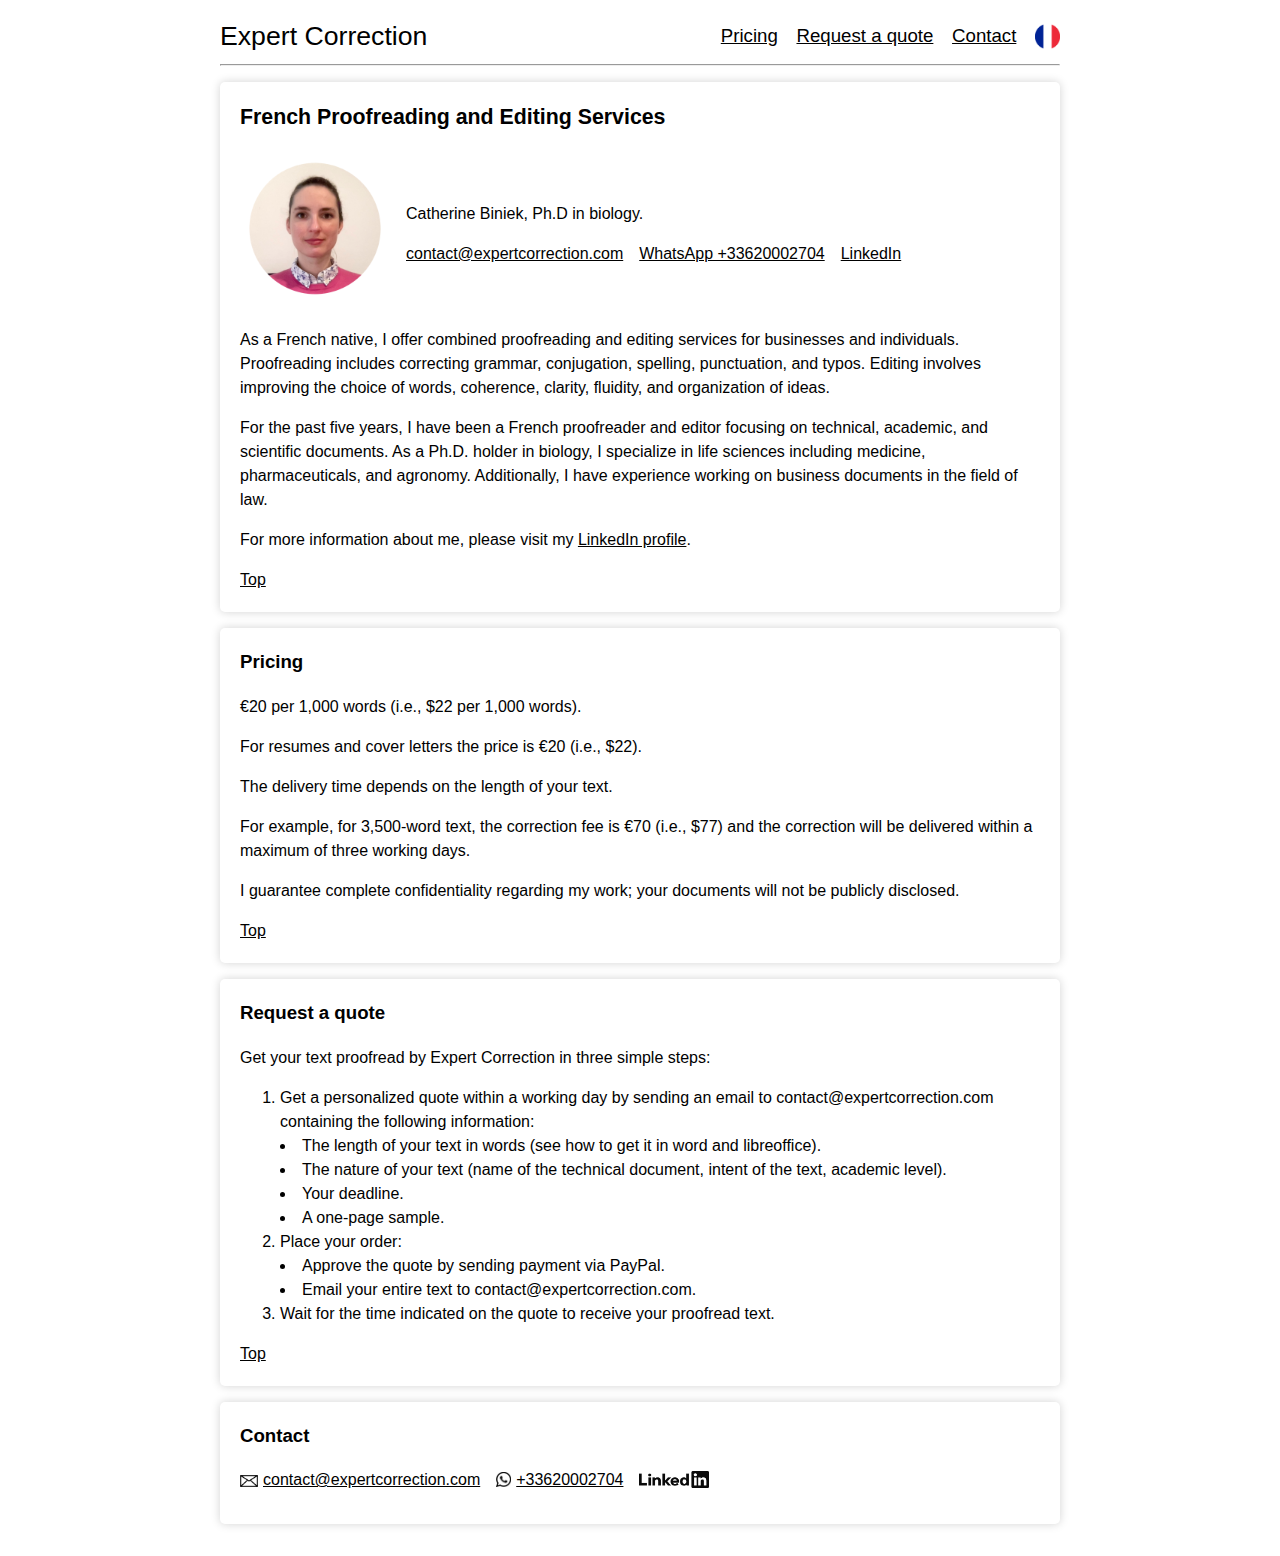
==== index_eng.html @ 3894e895 "add logos in bottom contacts" ====
<!DOCTYPE html>
<html lang="en">

<head>
    <meta charset="UTF-8">
    <meta name="viewport" content="width=device-width, initial-scale=1.0">

    <meta name="description" content="French proofreading and editing services.">
    <meta name="keywords" content="french proofreading, french editing, french, correction, french proofreader, french editor, academic editor">

    <title>Expert correction: French proofreading and editing services</title>
    <link rel="stylesheet" href="style.css">
</head>

<body>
    <header>
        <a id="title" href="#expertCorrection">Expert Correction</a>
        <nav>
            <ul id="menu">
                <li><a href="#pricing">Pricing</a></li>
                <li><a href="#request">Request a quote</a></li>
                <li><a href="#contact">Contact</a></li>
                <li><a id="flag" href="index.html"><img src="flag_france.png" alt="France flag" width="25px"></a></li>
            </ul>
        </nav>
    </header>

    <hr>

    <main>
        <div class="card">
            <h1>French Proofreading and Editing Services</h1>
            <div class="myPresentation">
                <div class="portrait"><img src="portrait.png" alt="My portrait" width="150px" height="150px"></div>
                <div class="portraitText">
                    <p>Catherine Biniek, Ph.D in biology.</p>
                    <ul class="contactListTop">
                        <li><a href="#email">contact@expertcorrection.com</a></li>
                        <li><a href="#whatsapp">WhatsApp +33620002704</a></li>
                        <li><a href="https://linkedin.com/in/catherine-biniek-8a598159">LinkedIn</a></li>
                    </ul>
                </div>
            </div>
            <p>As a French native, I offer combined proofreading and editing services for businesses and individuals.
                Proofreading includes correcting grammar, conjugation, spelling, punctuation, and typos. Editing
                involves
                improving the choice of words, coherence, clarity, fluidity, and organization of ideas.</p>
            <p>For the past five years, I have been a French proofreader and editor focusing on technical, academic, and
                scientific documents. As a Ph.D. holder in biology, I specialize in life sciences including medicine,
                pharmaceuticals, and agronomy. Additionally, I have experience working on business documents in the
                field of
                law.</p>
            <p>For more information about me, please visit my <a
                    href="https://linkedin.com/in/catherine-biniek-8a598159">LinkedIn
                    profile</a>.</p>

            <a href="#top">Top</a>
        </div>

        <div id="pricing" class="card">
            <h2>Pricing</h2>
            <p>€20 per 1,000 words (i.e., $22 per 1,000 words).</p>
            <p>For resumes and cover letters the price is €20 (i.e., $22).</p>
            <p>The delivery time depends on the length of your text.</p>
            <p>For example, for 3,500-word text, the correction fee is €70 (i.e., $77) and the
                correction will be delivered within a maximum of three working days.</p>
            <p>I guarantee complete confidentiality regarding my work; your documents will not be publicly disclosed.
            </p>
            <a href="#top">Top</a>
        </div>

        <div id="request" class="card">

            <h2>Request a quote</h2>

            <p>Get your text proofread by Expert Correction in three simple steps:</p>

            <ol>
                <li>Get a personalized quote within a working day by sending an email to contact@expertcorrection.com containing the following
                    information:</li>
                <ul>
                    <li>The length of your text in words (see how to get it in word and libreoffice).</li>
                    <li>The nature of your text (name of the technical document, intent of the text, academic level).
                    </li>
                    <li>Your deadline.</li>
                    <li>A one-page sample.</li>
                </ul>
                <li>Place your order:</li>
                <ul>
                    <li>Approve the quote by sending payment via PayPal.</li>
                    <li>Email your entire text to contact@expertcorrection.com.</li>
                </ul>
                <li>Wait for the time indicated on the quote to receive your proofread text.</li>
            </ol>
            <a href="#top">Top</a>
        </div>

        <div id="contact" class="card">
            <h2>Contact</h2>
            <ul class="contactListBottom">
                <li><img id="email" src="logo_email.jpeg" alt="email logo" width="18px"><a href="#email">contact@expertcorrection.com</a></li>
                <li><img id="whatsapp" src="logo_whatsapp.jpeg" alt="whatsApp logo" width="15px"><a href="#whatsapp">+33620002704</a></li>
                <li><a href="www.linkedin.com/in/catherine-biniek-8a598159"><img id="linkedin" src="logo_linkedin.png" alt="LinkedIn logo" width="70px"></a></li>
            </ul>
        </div>
    </main>
</body>

</html>
---- style.css ----
html {
    background-color: rgb(242, 242, 242);
    background-color: white;
    scroll-behavior: smooth;
}

body {
    color: black;
    background-color: white;
    line-height: 1.5;
    max-width: 840px;
    margin: 0 auto;
    font-family: 'Helvetica', 'Arial', sans-serif;
}

@media only screen and (max-width: 650px) {
    body {
        padding: 0.5em;
    }
}

@media only screen and (min-width: 650px) {
    body {
        padding: 1em;
    }

}

header {
    display: flex;
    flex-direction: row;
    justify-content: space-between;
    align-items: center;
}

@media only screen and (max-width: 650px) {
    header {
        display:flex;
        flex-direction: column;
    }

    header #title {
        align-self: start;
    }

    header nav {
        align-self: start;
    }
}

header>a {
    font-size: 20pt;
    text-decoration: none;
}

header nav li {
    font-size: 14pt;
    padding-left: 1em;
}

@media only screen and (max-width: 650px) {
    header nav li {
        padding-left: 0;
        padding-right: 0.5em;
        font-size: 14pt;
    }
}

header #flag {
    display: block;
    height: 25px;
}

#menu,
.contactListTop {
    display: flex;
    align-items: center;
}

#menu>li,
.contactListTop>li,
.contactListBottom>li {
    list-style: none;
}

ul {
    margin: 0;
    padding: 0;
}

h1 {
    text-align: left;
    margin-bottom: 1em;
    margin-top: 0em;
    font-size: 16pt;
}

h2 {
    text-align: left;
    margin-bottom: 1em;
    margin-top: 0em;
    font-size: 14pt;
}

h3 {
    text-align: left;
    margin-top: 0em;
    font-size: 12pt;
}

a {
    color: black;
    text-decoration: underline;
}

.myPresentation {
    display: flex;
    align-items: center;
    flex-flow: row wrap;
}

.portrait img {
    object-fit: cover;
    max-width: 150px;
}

.portraitText {
    padding-left: 1em;
}

.portraitText li {
    padding-right: 1em;
}

.portraitText p:first-of-type {
    margin-top: 0;
}

.card {
    padding: 20px 20px;
    background-color: white;
    box-shadow: 0px 0px 10px lightgray;
    border-radius: 5px;
    margin: 1em 0;
}

#request ul,
#pricing ul {
    list-style: inside;
}

#contact {
    padding-bottom: 2em;
}

.contactListTop li,
.contactListBottom li {
    padding-right: 1em;
}

.contactListBottom {
    display: flex;
}

.contactListBottom img {
    margin-right: 5px;
}

@media only screen and (max-width: 650px) {
    .contactListTop {
        flex-flow: column wrap;
    }
    .contactListBottom {
        flex-flow: column wrap;
    }
    .contactListBottom img {
        padding-top: 10px;
    }
}

@media only screen and (min-width: 650px) {
    .contactListBottom {
        flex-flow: nowrap;
    }
}

#email,
#whatsapp {
    margin-bottom: -2px;
}

#linkedin {
    margin-bottom: -3px;
}
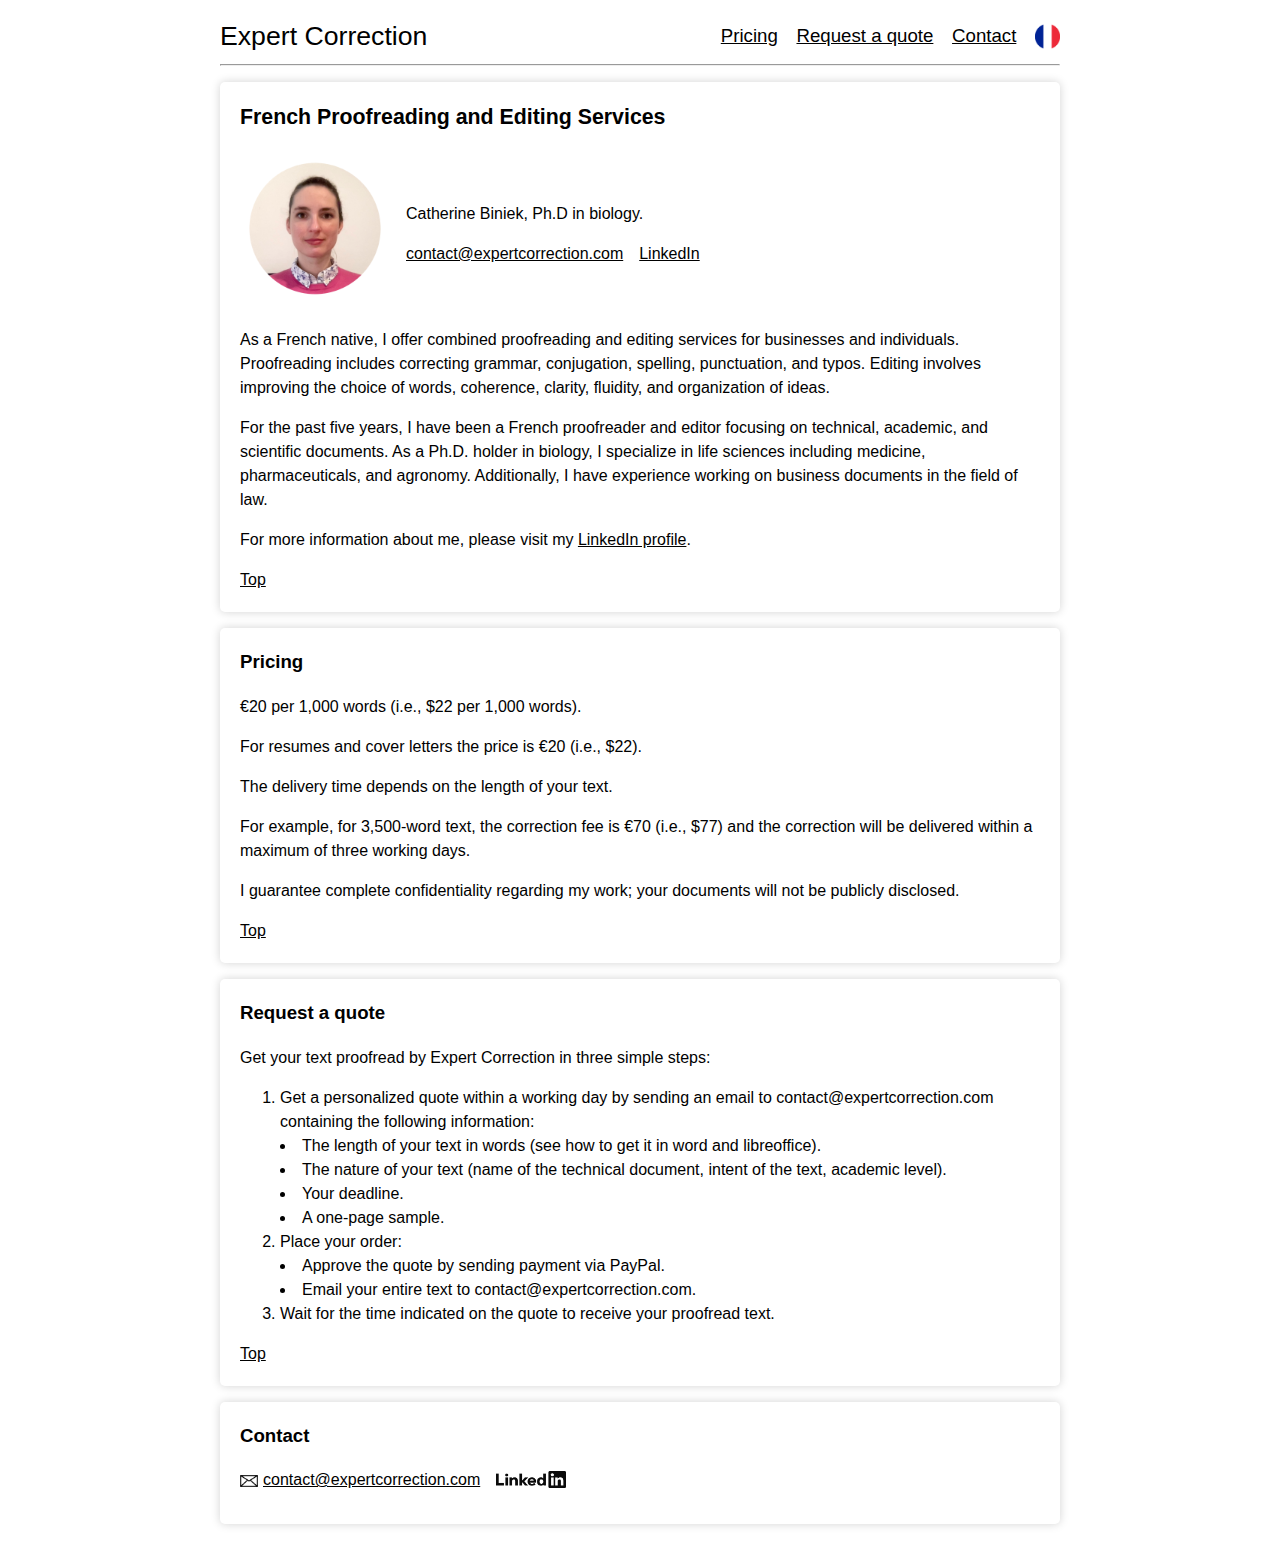
==== commit 2dd55c7c: "delete phone number" ====
--- a/index_eng.html
+++ b/index_eng.html
@@ -36,7 +36,6 @@
                     <p>Catherine Biniek, Ph.D in biology.</p>
                     <ul class="contactListTop">
                         <li><a href="#email">contact@expertcorrection.com</a></li>
-                        <li><a href="#whatsapp">WhatsApp +33620002704</a></li>
                         <li><a href="https://linkedin.com/in/catherine-biniek-8a598159">LinkedIn</a></li>
                     </ul>
                 </div>
@@ -99,7 +98,6 @@
             <h2>Contact</h2>
             <ul class="contactListBottom">
                 <li><img id="email" src="logo_email.jpeg" alt="email logo" width="18px"><a href="#email">contact@expertcorrection.com</a></li>
-                <li><img id="whatsapp" src="logo_whatsapp.jpeg" alt="whatsApp logo" width="15px"><a href="#whatsapp">+33620002704</a></li>
                 <li><a href="www.linkedin.com/in/catherine-biniek-8a598159"><img id="linkedin" src="logo_linkedin.png" alt="LinkedIn logo" width="70px"></a></li>
             </ul>
         </div>
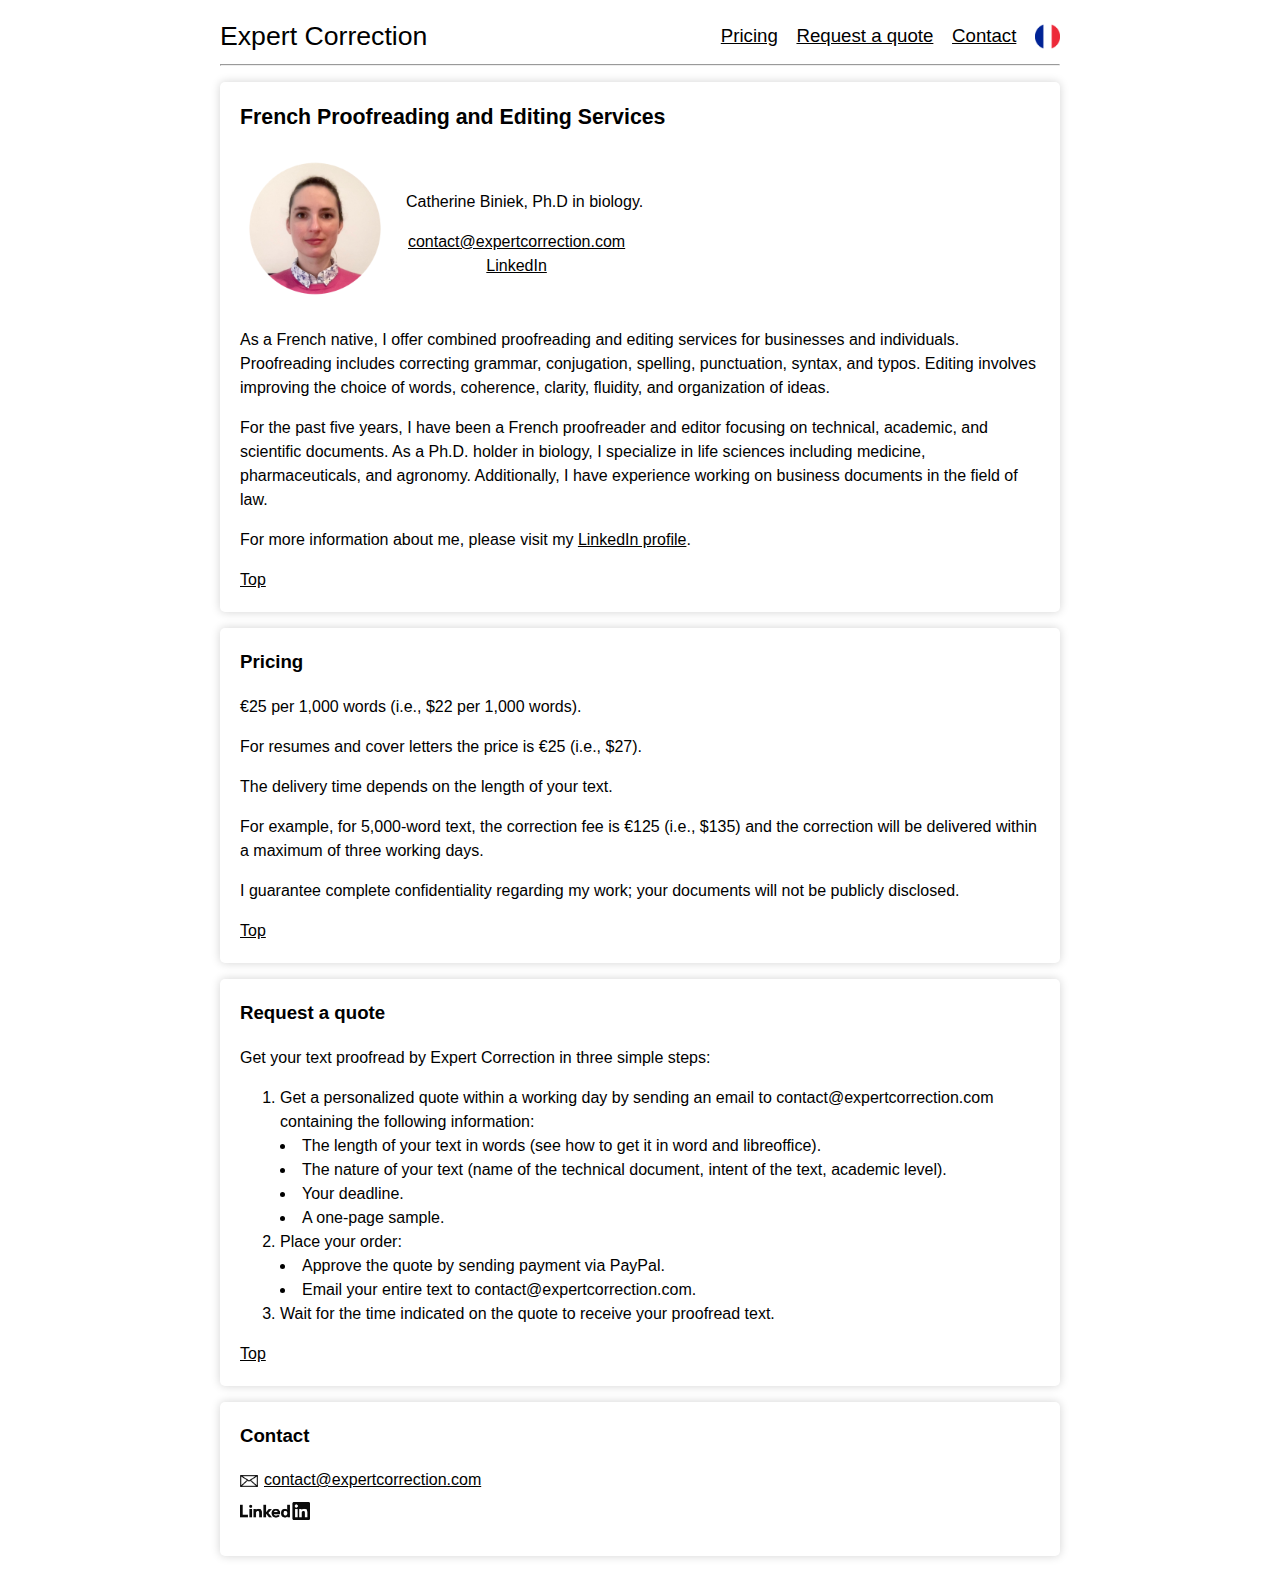
==== commit c2629f0b: "new version website" ====
--- a/index_eng.html
+++ b/index_eng.html
@@ -41,9 +41,8 @@
                 </div>
             </div>
             <p>As a French native, I offer combined proofreading and editing services for businesses and individuals.
-                Proofreading includes correcting grammar, conjugation, spelling, punctuation, and typos. Editing
-                involves
-                improving the choice of words, coherence, clarity, fluidity, and organization of ideas.</p>
+                Proofreading includes correcting grammar, conjugation, spelling, punctuation, syntax, and typos. Editing
+                involves improving the choice of words, coherence, clarity, fluidity, and organization of ideas.</p>
             <p>For the past five years, I have been a French proofreader and editor focusing on technical, academic, and
                 scientific documents. As a Ph.D. holder in biology, I specialize in life sciences including medicine,
                 pharmaceuticals, and agronomy. Additionally, I have experience working on business documents in the
@@ -58,10 +57,10 @@
 
         <div id="pricing" class="card">
             <h2>Pricing</h2>
-            <p>€20 per 1,000 words (i.e., $22 per 1,000 words).</p>
-            <p>For resumes and cover letters the price is €20 (i.e., $22).</p>
+            <p>€25 per 1,000 words (i.e., $22 per 1,000 words).</p>
+            <p>For resumes and cover letters the price is €25 (i.e., $27).</p>
             <p>The delivery time depends on the length of your text.</p>
-            <p>For example, for 3,500-word text, the correction fee is €70 (i.e., $77) and the
+            <p>For example, for 5,000-word text, the correction fee is €125 (i.e., $135) and the
                 correction will be delivered within a maximum of three working days.</p>
             <p>I guarantee complete confidentiality regarding my work; your documents will not be publicly disclosed.
             </p>
--- a/style.css
+++ b/style.css
@@ -77,6 +77,11 @@
     align-items: center;
 }
 
+.contactListTop {
+    flex-direction: column;
+    line-height: 1.5;
+}
+
 #menu>li,
 .contactListTop>li,
 .contactListBottom>li {
@@ -144,8 +149,11 @@
     margin: 1em 0;
 }
 
-#request ul,
-#pricing ul {
+#request ul {
+    list-style: inside;
+}
+
+.presentationList li {
     list-style: inside;
 }
 
@@ -158,37 +166,12 @@
     padding-right: 1em;
 }
 
-.contactListBottom {
-    display: flex;
-}
-
-.contactListBottom img {
-    margin-right: 5px;
-}
-
-@media only screen and (max-width: 650px) {
-    .contactListTop {
-        flex-flow: column wrap;
-    }
-    .contactListBottom {
-        flex-flow: column wrap;
-    }
-    .contactListBottom img {
-        padding-top: 10px;
-    }
-}
-
-@media only screen and (min-width: 650px) {
-    .contactListBottom {
-        flex-flow: nowrap;
-    }
-}
-
-#email,
-#whatsapp {
+#email {
     margin-bottom: -2px;
+    padding-right: 6px;
 }
 
 #linkedin {
     margin-bottom: -3px;
+    margin-top: 10px;
 }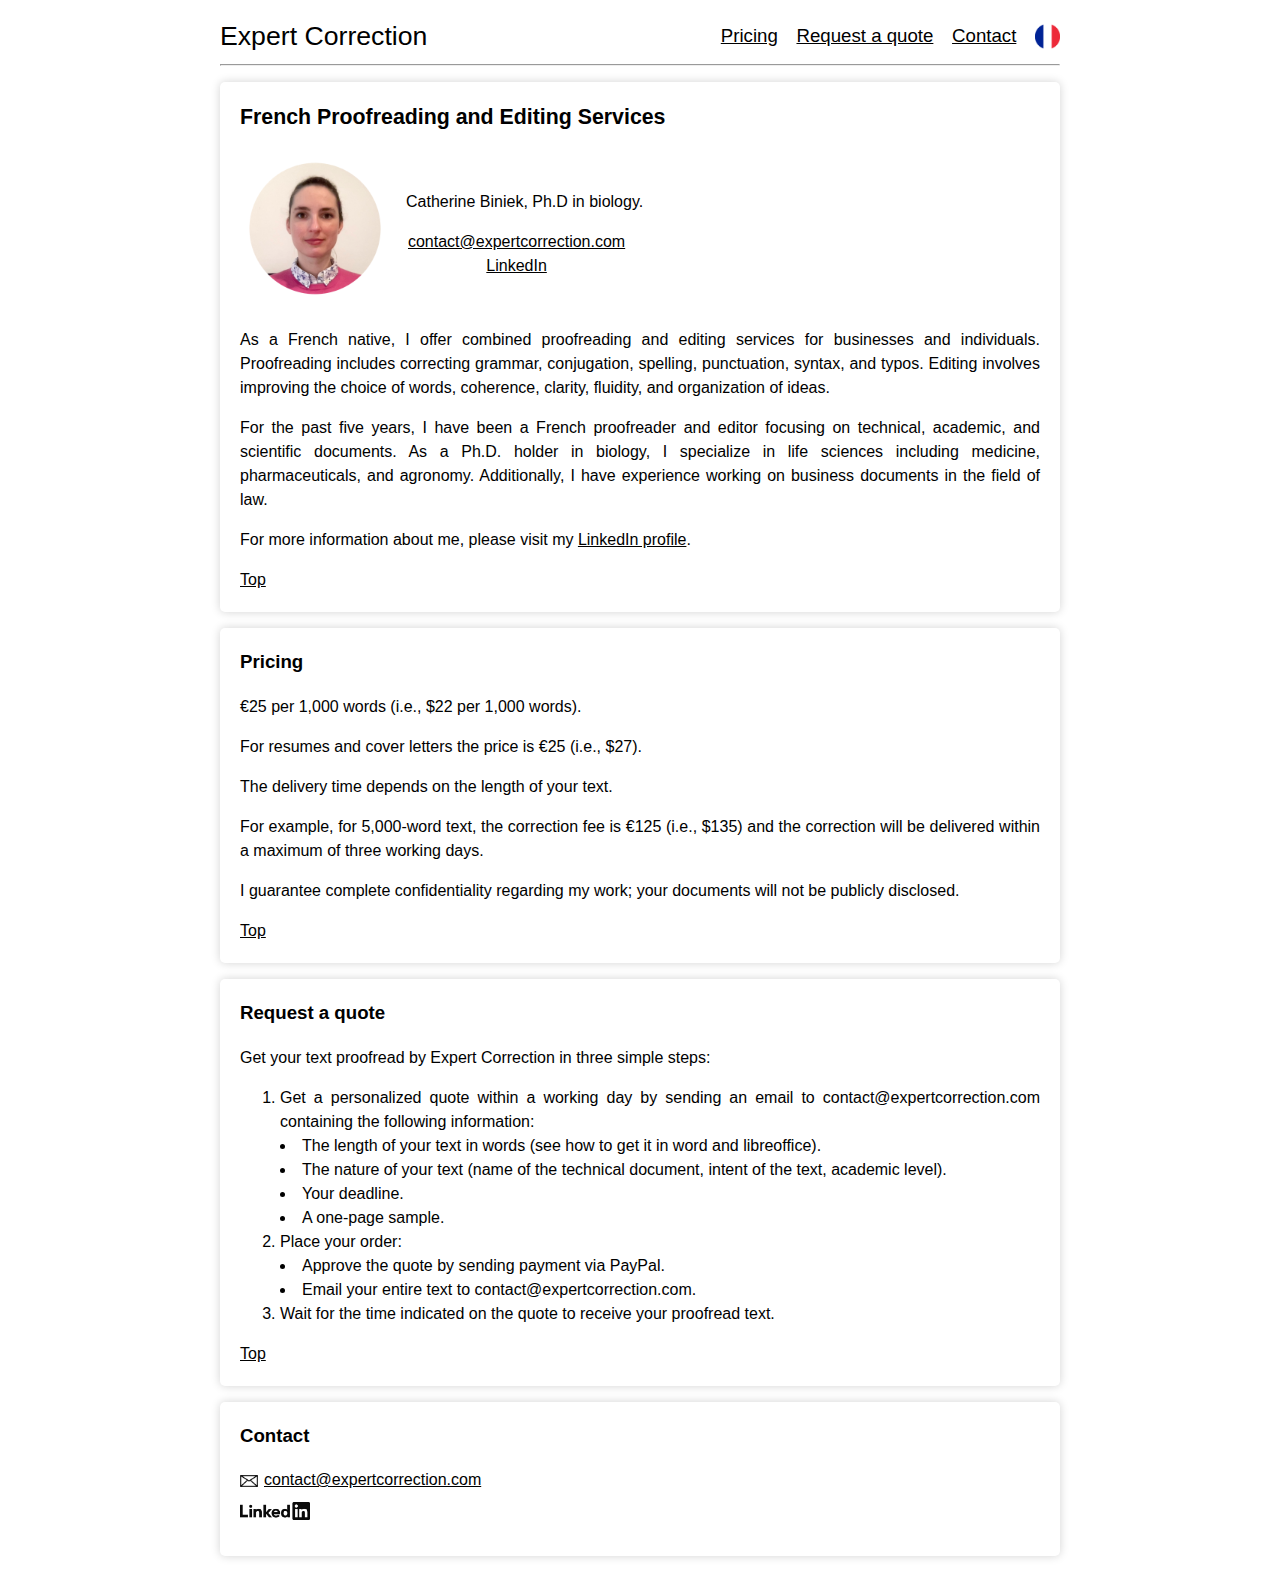
==== commit bd21eb7c: "update titles in index en fr" ====
--- a/index_eng.html
+++ b/index_eng.html
@@ -6,9 +6,9 @@
     <meta name="viewport" content="width=device-width, initial-scale=1.0">
 
     <meta name="description" content="French proofreading and editing services.">
-    <meta name="keywords" content="french proofreading, french editing, french, correction, french proofreader, french editor, academic editor">
+    <meta name="keywords" content="french proofreading, french editing, french, correction, french proofreader, french editor, academic editor, french native, proofreading">
 
-    <title>Expert correction: French proofreading and editing services</title>
+    <title>French proofreading and editing services</title>
     <link rel="stylesheet" href="style.css">
 </head>
 
--- a/style.css
+++ b/style.css
@@ -11,6 +11,7 @@
     max-width: 840px;
     margin: 0 auto;
     font-family: 'Helvetica', 'Arial', sans-serif;
+    text-align: justify;
 }
 
 @media only screen and (max-width: 650px) {
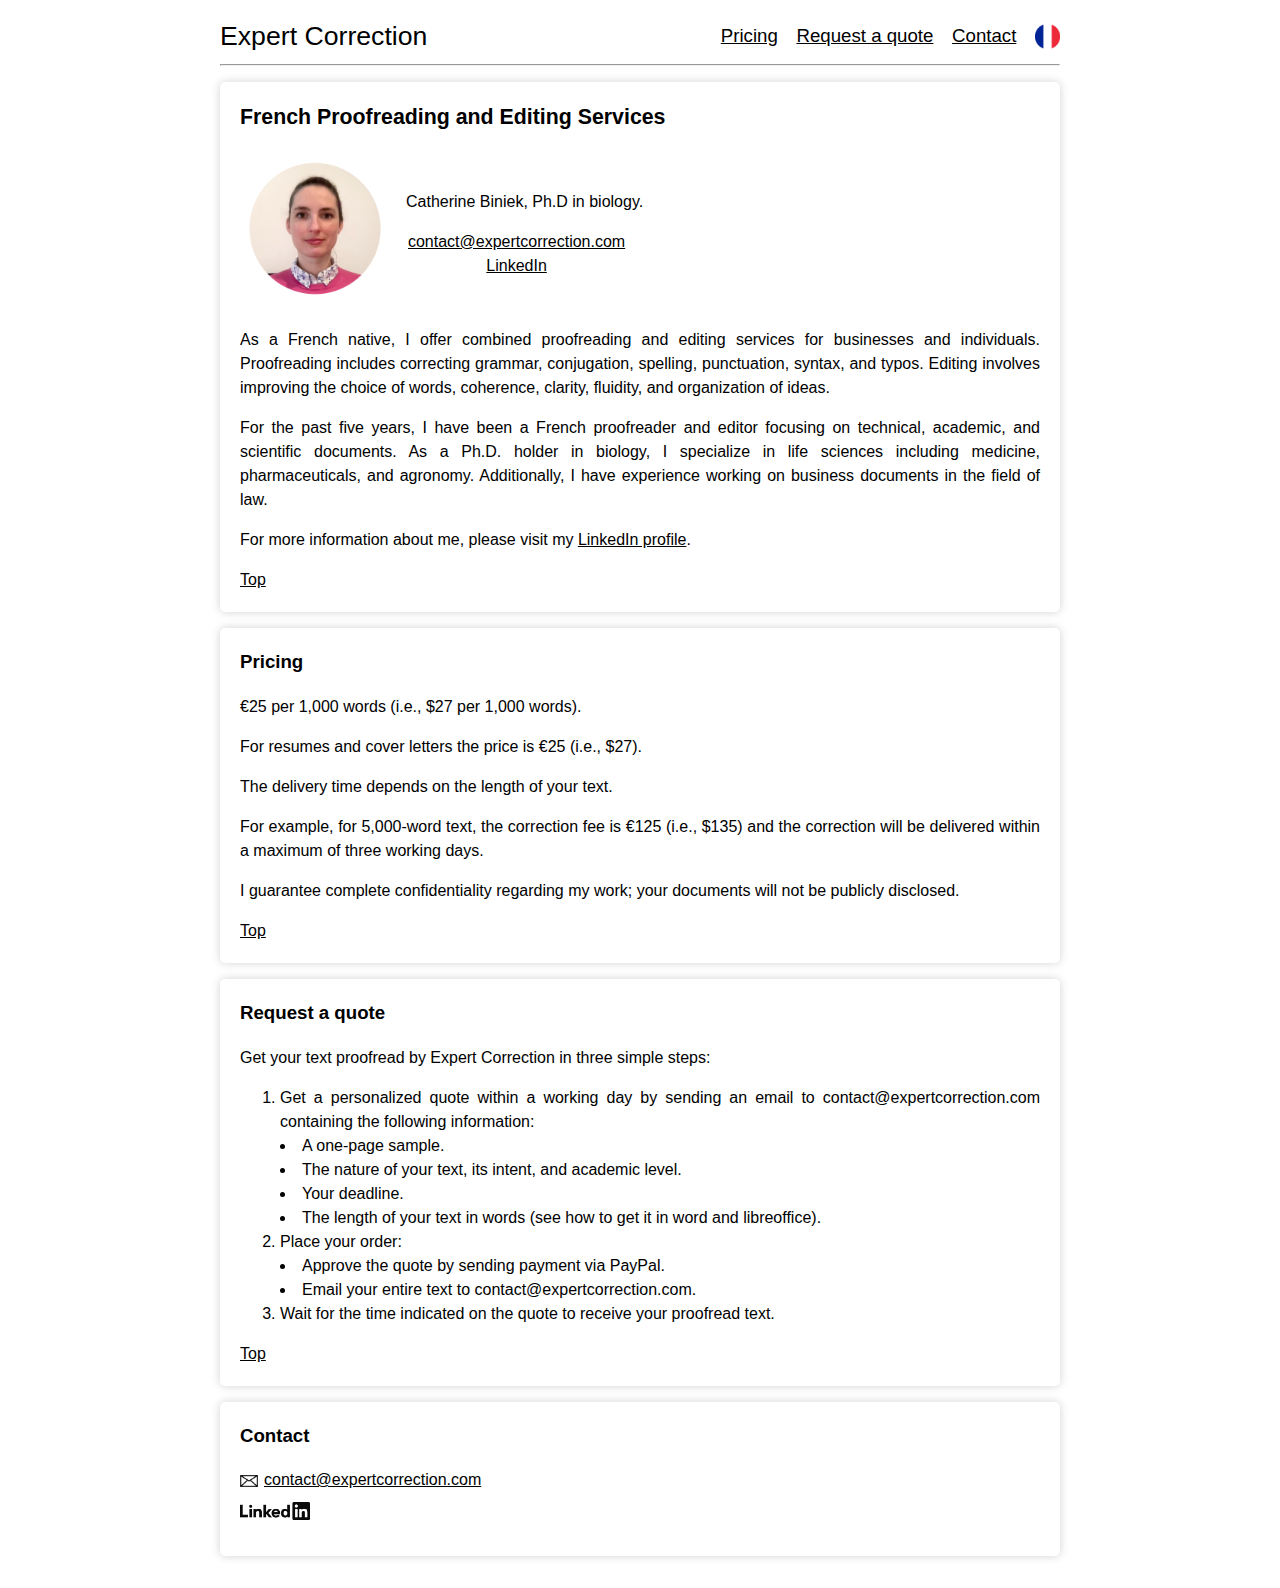
==== commit 77a77c48: "updates on meta, title and content" ====
--- a/index_eng.html
+++ b/index_eng.html
@@ -5,10 +5,11 @@
     <meta charset="UTF-8">
     <meta name="viewport" content="width=device-width, initial-scale=1.0">
 
-    <meta name="description" content="French proofreading and editing services.">
-    <meta name="keywords" content="french proofreading, french editing, french, correction, french proofreader, french editor, academic editor, french native, proofreading">
+    <meta name="description" content="French proofreading and editing services">
+    <meta name="keywords"
+        content="french proofreading, french editing, french, correction, french proofreader, french editor, academic editor, french native, proofreading, expert correction, expert, service, french corrector">
 
-    <title>French proofreading and editing services</title>
+    <title>French proofreading & editing services - Expert correction</title>
     <link rel="stylesheet" href="style.css">
 </head>
 
@@ -46,8 +47,7 @@
             <p>For the past five years, I have been a French proofreader and editor focusing on technical, academic, and
                 scientific documents. As a Ph.D. holder in biology, I specialize in life sciences including medicine,
                 pharmaceuticals, and agronomy. Additionally, I have experience working on business documents in the
-                field of
-                law.</p>
+                field of law.</p>
             <p>For more information about me, please visit my <a
                     href="https://linkedin.com/in/catherine-biniek-8a598159">LinkedIn
                     profile</a>.</p>
@@ -57,7 +57,7 @@
 
         <div id="pricing" class="card">
             <h2>Pricing</h2>
-            <p>€25 per 1,000 words (i.e., $22 per 1,000 words).</p>
+            <p>€25 per 1,000 words (i.e., $27 per 1,000 words).</p>
             <p>For resumes and cover letters the price is €25 (i.e., $27).</p>
             <p>The delivery time depends on the length of your text.</p>
             <p>For example, for 5,000-word text, the correction fee is €125 (i.e., $135) and the
@@ -74,14 +74,15 @@
             <p>Get your text proofread by Expert Correction in three simple steps:</p>
 
             <ol>
-                <li>Get a personalized quote within a working day by sending an email to contact@expertcorrection.com containing the following
+                <li>Get a personalized quote within a working day by sending an email to contact@expertcorrection.com
+                    containing the following
                     information:</li>
                 <ul>
+                    <li>A one-page sample.</li>
+                    <li>The nature of your text, its intent, and academic level.</li>
+                    <li>Your deadline.</li>
                     <li>The length of your text in words (see how to get it in word and libreoffice).</li>
-                    <li>The nature of your text (name of the technical document, intent of the text, academic level).
-                    </li>
-                    <li>Your deadline.</li>
-                    <li>A one-page sample.</li>
+                    
                 </ul>
                 <li>Place your order:</li>
                 <ul>
@@ -96,8 +97,10 @@
         <div id="contact" class="card">
             <h2>Contact</h2>
             <ul class="contactListBottom">
-                <li><img id="email" src="logo_email.jpeg" alt="email logo" width="18px"><a href="#email">contact@expertcorrection.com</a></li>
-                <li><a href="www.linkedin.com/in/catherine-biniek-8a598159"><img id="linkedin" src="logo_linkedin.png" alt="LinkedIn logo" width="70px"></a></li>
+                <li><img id="email" src="logo_email.jpeg" alt="email logo" width="18px"><a
+                        href="#email">contact@expertcorrection.com</a></li>
+                <li><a href="www.linkedin.com/in/catherine-biniek-8a598159"><img id="linkedin" src="logo_linkedin.png"
+                            alt="LinkedIn logo" width="70px"></a></li>
             </ul>
         </div>
     </main>
